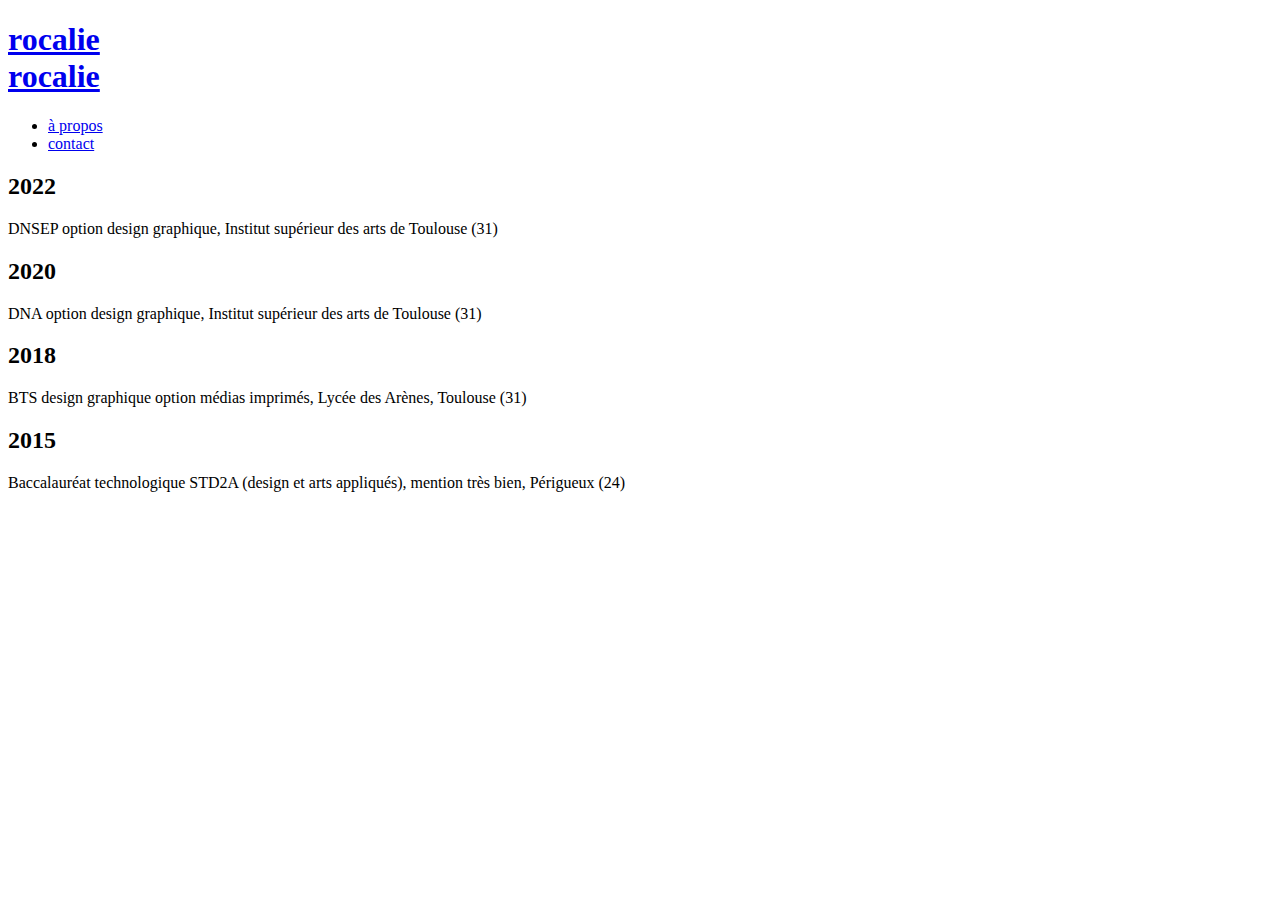
==== about.html @ 0c38fa2c "full html" ====
<!DOCTYPE html>
<html>
    <head>
        <meta charset="utf-8">
        <link rel="stylesheet" href="style.css">
    </head>
    <body>
        <h1><a href="index.html">rocalie<br>rocalie</a></h1>
        <nav>
            <ul>
                <li>
                    <a href="/about.html">à propos</a>
                </li>
                <li>
                    <a href="/contact.html">contact</a>
                </li>
            </ul>

            <h2>2022</h2>
                <p>DNSEP option design graphique, Institut supérieur des arts de Toulouse (31)</p>
            <h2>2020</h2>
                <p>DNA option design graphique, Institut supérieur des arts de Toulouse (31)</p>
            <h2>2018</h2>
                <p>BTS design graphique option médias imprimés, Lycée des Arènes, Toulouse (31)</p>     
            <h2>2015</h2>
                <p>Baccalauréat technologique STD2A (design et arts appliqués), mention très bien, Périgueux (24)</p>

        </nav>
</html>
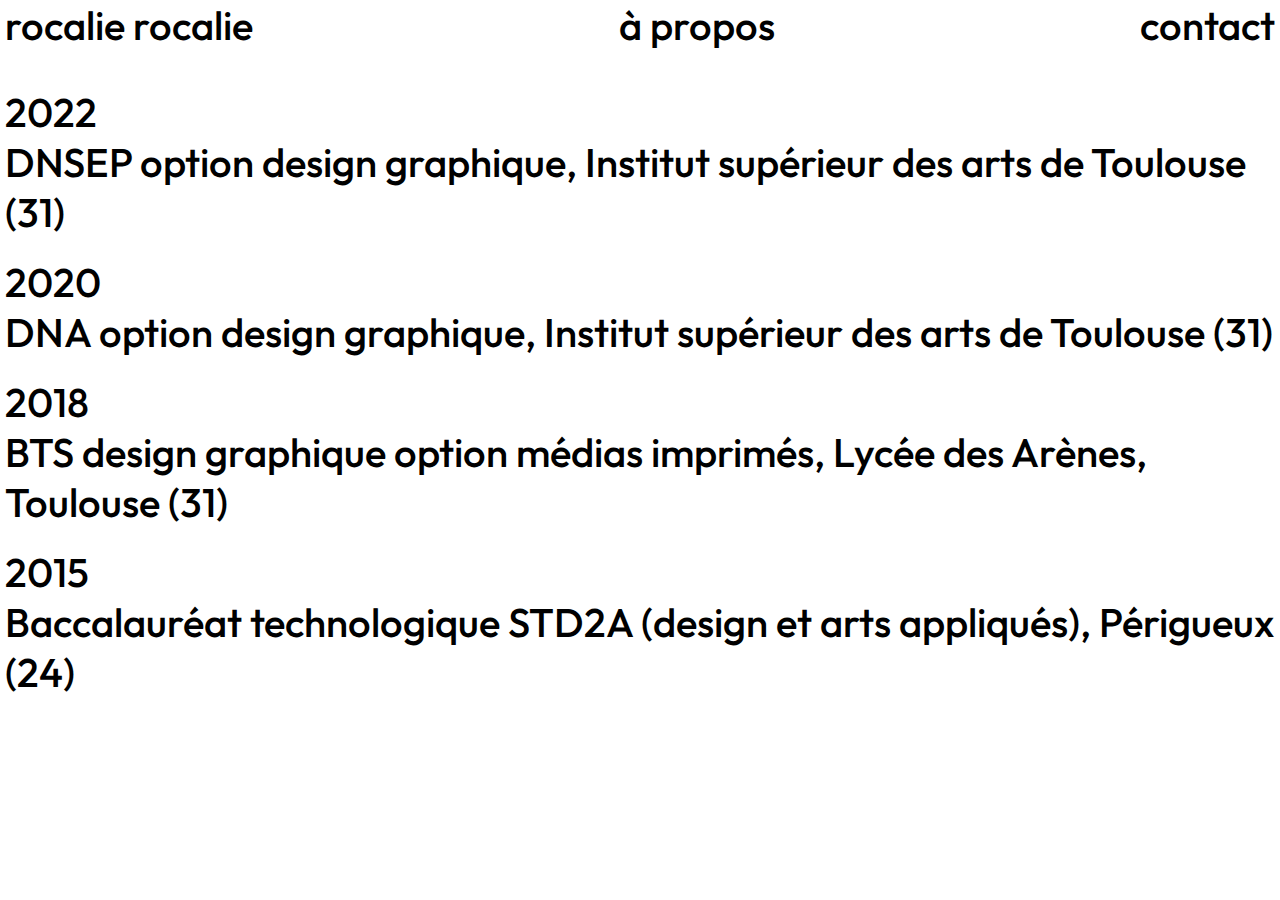
==== commit d02d3281: "style" ====
--- a/about.html
+++ b/about.html
@@ -3,27 +3,35 @@
     <head>
         <meta charset="utf-8">
         <link rel="stylesheet" href="style.css">
+        <link rel="preconnect" href="https://fonts.googleapis.com">
+        <link rel="preconnect" href="https://fonts.gstatic.com" crossorigin>
+        <link href="https://fonts.googleapis.com/css2?family=Outfit:wght@100..900&display=swap" rel="stylesheet">
+
     </head>
     <body>
-        <h1><a href="index.html">rocalie<br>rocalie</a></h1>
-        <nav>
-            <ul>
-                <li>
-                    <a href="/about.html">à propos</a>
-                </li>
-                <li>
-                    <a href="/contact.html">contact</a>
-                </li>
-            </ul>
+        <header>
+            <nav>
+                <ul>
+                    <li><h1><a href="index.html">rocalie rocalie</a></h1></li>
+                    <li>
+                        <a href="/about.html">à propos</a>
+                    </li>
+                    <li>
+                        <a href="/contact.html">contact</a>
+                    </li>
+                </ul>
+            </nav>
+        </header>
 
+        <main>
             <h2>2022</h2>
-                <p>DNSEP option design graphique, Institut supérieur des arts de Toulouse (31)</p>
+                <p class="scol">DNSEP option design graphique, Institut supérieur des arts de Toulouse (31)</p>
             <h2>2020</h2>
-                <p>DNA option design graphique, Institut supérieur des arts de Toulouse (31)</p>
+                <p class="scol">DNA option design graphique, Institut supérieur des arts de Toulouse (31)</p>
             <h2>2018</h2>
-                <p>BTS design graphique option médias imprimés, Lycée des Arènes, Toulouse (31)</p>     
+                <p class="scol">BTS design graphique option médias imprimés, Lycée des Arènes, Toulouse (31)</p>     
             <h2>2015</h2>
-                <p>Baccalauréat technologique STD2A (design et arts appliqués), mention très bien, Périgueux (24)</p>
+                <p class="scol">Baccalauréat technologique STD2A (design et arts appliqués), Périgueux (24)</p>
+        </main>
 
-        </nav>
 </html>--- a/style.css
+++ b/style.css
@@ -0,0 +1,53 @@
+
+/**GENERAL**/ 
+
+*{
+    font-family: "Outfit";
+    font-weight: 500;
+    font-size: 40px;
+    margin: 0;
+}
+
+a{
+    color: black;
+    text-decoration: none;
+}
+
+/**HEADER**/
+
+header{
+    margin-bottom: 30px;
+    padding: 0 5px 2px 5px;
+}
+
+header nav ul{
+    padding: 0;
+    display: flex;
+    justify-content: space-between;
+}
+
+header nav ul li{
+    list-style-type: none;
+}
+
+/**MAIN**/
+
+main{
+    padding: 5px;
+}
+
+.block{
+    margin-top: 20px;
+}
+
+.block ul li{
+    list-style-type: none;
+}
+
+.block ul{
+    padding: 0;
+}
+
+.scol{
+    margin-bottom: 20px;
+}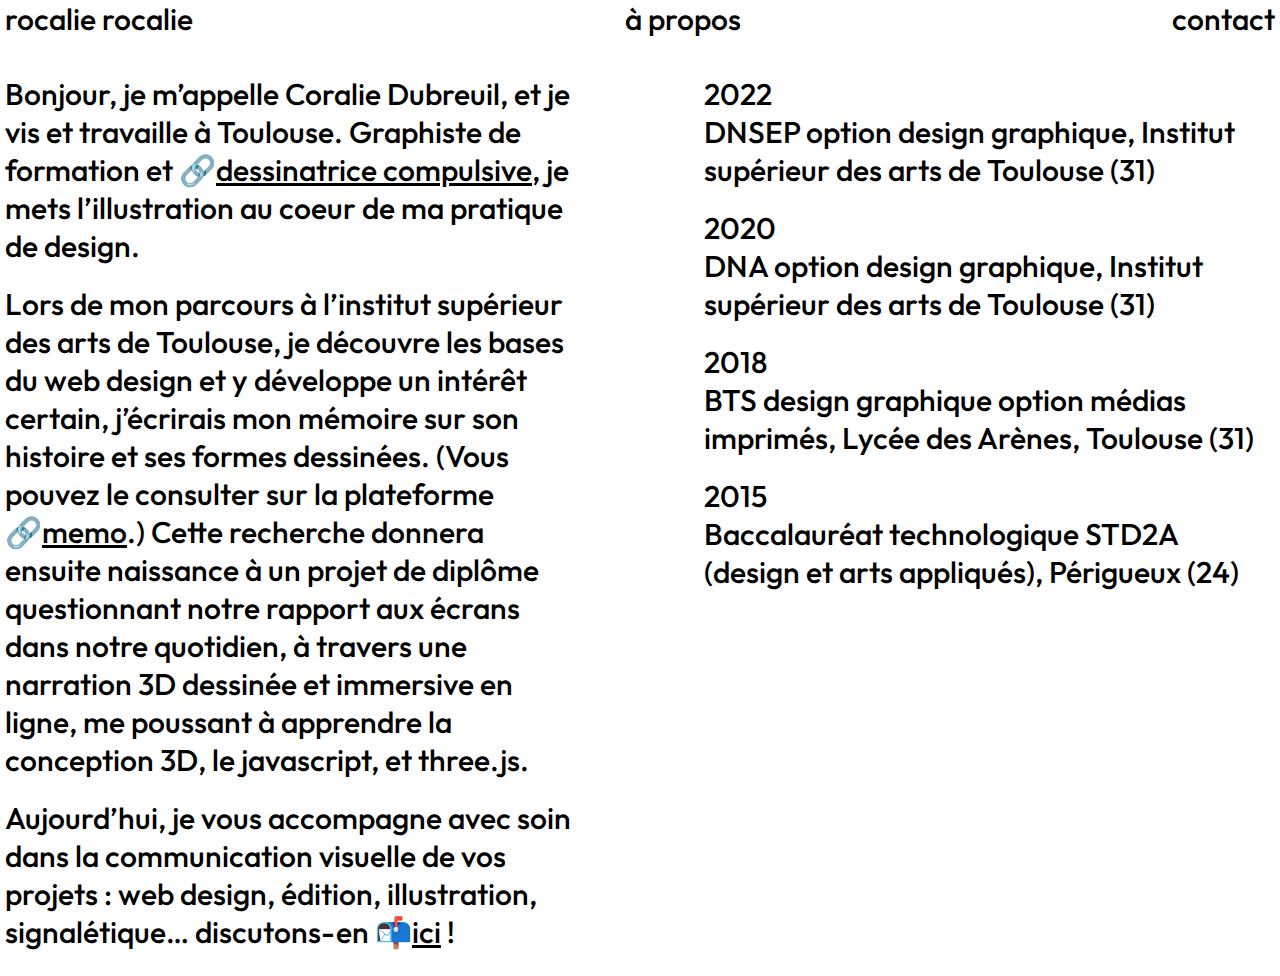
==== commit fe69409a: "ready" ====
--- a/about.html
+++ b/about.html
@@ -23,15 +23,23 @@
             </nav>
         </header>
 
-        <main>
-            <h2>2022</h2>
-                <p class="scol">DNSEP option design graphique, Institut supérieur des arts de Toulouse (31)</p>
-            <h2>2020</h2>
-                <p class="scol">DNA option design graphique, Institut supérieur des arts de Toulouse (31)</p>
-            <h2>2018</h2>
-                <p class="scol">BTS design graphique option médias imprimés, Lycée des Arènes, Toulouse (31)</p>     
-            <h2>2015</h2>
-                <p class="scol">Baccalauréat technologique STD2A (design et arts appliqués), Périgueux (24)</p>
+        <main class="about">
+            <div class="bio">
+                <p>Bonjour, je m’appelle Coralie Dubreuil, et je vis et travaille à Toulouse. Graphiste de formation et 🔗<a href="https://www.instagram.com/rocalierocalie/">dessinatrice compulsive</a>, je mets l’illustration au coeur de ma pratique de design.</p>
+                <p>Lors de mon parcours à l’institut supérieur des arts de Toulouse, je découvre les bases du web design et y développe un intérêt certain, j’écrirais mon mémoire sur son histoire et ses formes dessinées. (Vous pouvez le consulter sur la plateforme 🔗<a href="https://www.memo-dg.fr/memoire.php?nom=une-etoile-sur-mon-bureau-une-fleur-sur-une-page-des-sourires-dans-mes-messages" >memo</a>.) Cette recherche donnera ensuite naissance à un projet de diplôme questionnant notre rapport aux écrans dans notre quotidien, à travers une narration 3D dessinée et immersive en ligne, me poussant à apprendre la conception 3D, le javascript, et three.js.</p>
+                <p>Aujourd’hui, je vous accompagne avec soin dans la communication visuelle de vos projets : web design, édition, illustration, signalétique… discutons-en 📬<a href="mailto:rocalierocalie@gmail.com">ici</a> !</p>
+            </div>
+
+            <div class="parcours">
+                <h2>2022</h2>
+                    <p class="scol">DNSEP option design graphique, Institut supérieur des arts de Toulouse (31)</p>
+                <h2>2020</h2>
+                    <p class="scol">DNA option design graphique, Institut supérieur des arts de Toulouse (31)</p>
+                <h2>2018</h2>
+                    <p class="scol">BTS design graphique option médias imprimés, Lycée des Arènes, Toulouse (31)</p>     
+                <h2>2015</h2>
+                    <p class="scol">Baccalauréat technologique STD2A (design et arts appliqués), Périgueux (24)</p>
+            </div>
         </main>
 
 </html>--- a/style.css
+++ b/style.css
@@ -4,7 +4,7 @@
 *{
     font-family: "Outfit";
     font-weight: 500;
-    font-size: 40px;
+    font-size: 30px;
     margin: 0;
 }
 
@@ -30,6 +30,10 @@
     list-style-type: none;
 }
 
+nav a:hover{
+    text-shadow: 1px 1px 30px rgb(255, 0, 106);
+}
+
 /**MAIN**/
 
 main{
@@ -50,4 +54,34 @@
 
 .scol{
     margin-bottom: 20px;
+}
+
+main a{
+    color: rgb(0, 0, 0);
+    text-decoration: underline;
+}
+
+main a:hover{
+    text-shadow: 1px 1px 30px rgb(255, 0, 106);
+}
+
+/**ABOUT**/
+
+.bio, .parcours{
+    width: 45%;
+}
+
+.bio p{
+    margin-bottom: 20px;
+}
+
+.about{
+    display: flex;
+    justify-content: space-between;
+}
+
+/**HOME**/
+
+.home p, .home a{
+    font-size: 55px;
 }